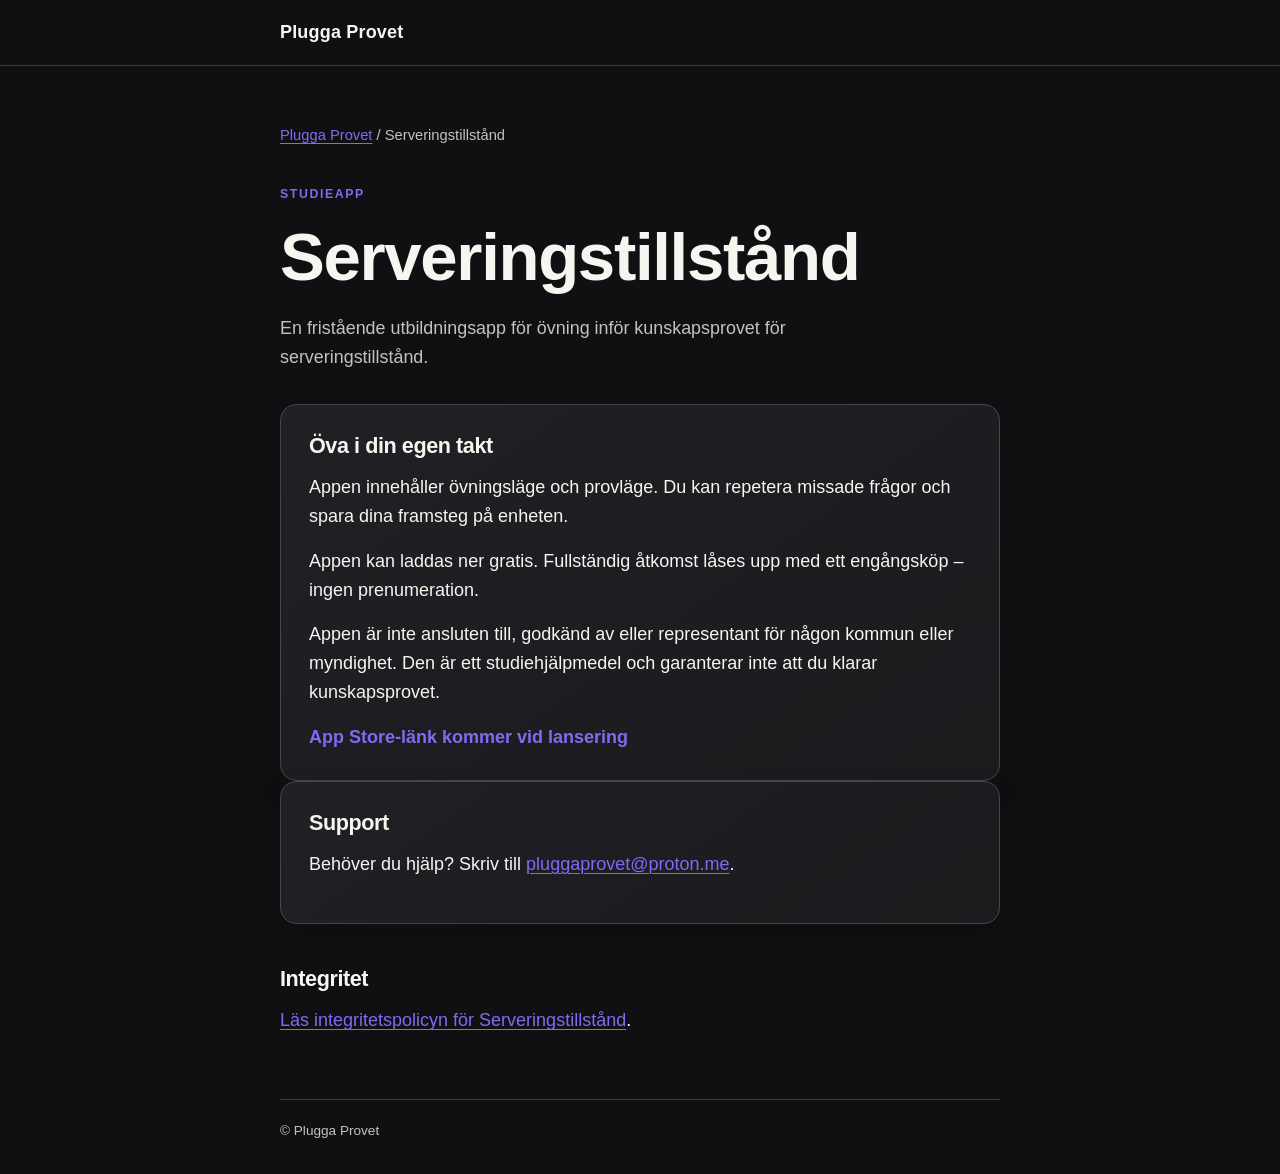
==== serveringstillstand/index.html @ b177cf54 "Add Serveringstillstand support and privacy pages" ====
<!doctype html>
<html lang="sv">
<head>
  <meta charset="utf-8">
  <meta name="viewport" content="width=device-width, initial-scale=1">
  <meta name="description" content="Support för Serveringstillstånd från Plugga Provet.">
  <title>Serveringstillstånd – Plugga Provet</title>
  <link rel="stylesheet" href="../assets/style.css">
</head>
<body>
  <a class="skip-link" href="#innehall">Hoppa till innehållet</a>
  <header class="site-header">
    <div class="container brand"><a href="../">Plugga Provet</a></div>
  </header>
  <main id="innehall" class="container">
    <nav aria-label="Brödsmulor"><a href="../">Plugga Provet</a><span aria-hidden="true"> / </span>Serveringstillstånd</nav>
    <section class="hero" aria-labelledby="sidtitel">
      <p class="eyebrow">STUDIEAPP</p>
      <h1 id="sidtitel">Serveringstillstånd</h1>
      <p class="lead">En fristående utbildningsapp för övning inför kunskapsprovet för serveringstillstånd.</p>
    </section>

    <section class="card" aria-labelledby="om-appen">
      <h2 id="om-appen">Öva i din egen takt</h2>
      <p>Appen innehåller övningsläge och provläge. Du kan repetera missade frågor och spara dina framsteg på enheten.</p>
      <p>Appen kan laddas ner gratis. Fullständig åtkomst låses upp med ett engångsköp – ingen prenumeration.</p>
      <p>Appen är inte ansluten till, godkänd av eller representant för någon kommun eller myndighet. Den är ett studiehjälpmedel och garanterar inte att du klarar kunskapsprovet.</p>
      <p class="store-placeholder">App Store-länk kommer vid lansering</p>
    </section>

    <section class="card" aria-labelledby="support">
      <h2 id="support">Support</h2>
      <p>Behöver du hjälp? Skriv till <a href="mailto:pluggaprovet@proton.me">pluggaprovet@proton.me</a>.</p>
    </section>

    <section aria-labelledby="integritet">
      <h2 id="integritet">Integritet</h2>
      <p><a href="integritet.html">Läs integritetspolicyn för Serveringstillstånd</a>.</p>
    </section>
  </main>
  <footer class="container"><p>© Plugga Provet</p></footer>
</body>
</html>
---- assets/style.css ----
:root {
  color-scheme: dark;
  --bg: #101012;
  --surface: #1b1b1e;
  --text: #f7f5ef;
  --muted: #c5c2ba;
  --accent: #7c6cf2;
  --line: #3a3a40;
  --radius: 16px;
}

* { box-sizing: border-box; }
html { background: var(--bg); }
body { margin: 0; background: var(--bg); color: var(--text); font-family: -apple-system, BlinkMacSystemFont, "Segoe UI", sans-serif; font-size: 17px; line-height: 1.6; }
a { color: var(--accent); text-decoration-thickness: 1px; text-underline-offset: 0.17em; }
a:hover { color: #b8b0ff; }
a:focus-visible { outline: 3px solid var(--accent); outline-offset: 4px; border-radius: 3px; }
.container { width: min(100% - 40px, 720px); margin: 0 auto; }
.site-header { border-bottom: 1px solid var(--line); }
.brand { padding: 18px 0; font-weight: 750; letter-spacing: 0.01em; }
.brand a { color: var(--text); text-decoration: none; }
main { padding: 38px 0 48px; }
nav { color: var(--muted); font-size: 0.92rem; margin-bottom: 28px; }
h1, h2, h3 { line-height: 1.18; letter-spacing: -0.02em; }
h1 { max-width: 16ch; font-size: clamp(2.2rem, 9vw, 4.2rem); margin: 0; }
h2 { font-size: 1.35rem; margin: 42px 0 15px; }
h3 { font-size: 1.3rem; margin: 0 0 8px; }
p { margin: 0 0 16px; }
.hero { padding: 10px 0 16px; }
.eyebrow { color: var(--accent); font-size: 0.77rem; font-weight: 800; letter-spacing: 0.13em; margin-bottom: 12px; }
.lead { max-width: 52ch; color: var(--muted); font-size: 1.12rem; margin-top: 18px; }
.card { background: linear-gradient(145deg, #202025, var(--surface)); border: 1px solid #45454e; border-radius: var(--radius); padding: 25px; box-shadow: 0 10px 26px rgb(0 0 0 / 14%); }
.app-card h3 a { text-decoration: none; }
.support { margin-top: 28px; }
.support h2, .card h2 { margin-top: 0; }
.quiet, .updated { color: var(--muted); font-size: 0.92rem; margin-top: 36px; }
.store-placeholder { color: var(--accent); font-weight: 700; margin-bottom: 0; }
.prose h1 { max-width: 22ch; }
footer { border-top: 1px solid var(--line); color: var(--muted); font-size: 0.85rem; padding: 20px 0 32px; }
footer p { margin: 0; }
.skip-link { position: fixed; left: 12px; top: -60px; z-index: 1; background: var(--accent); color: var(--text); padding: 8px 12px; font-weight: 700; }
.skip-link:focus { top: 12px; }

@media (min-width: 680px) {
  body { font-size: 18px; }
  main { padding-top: 58px; }
  .card { padding: 28px; }
}
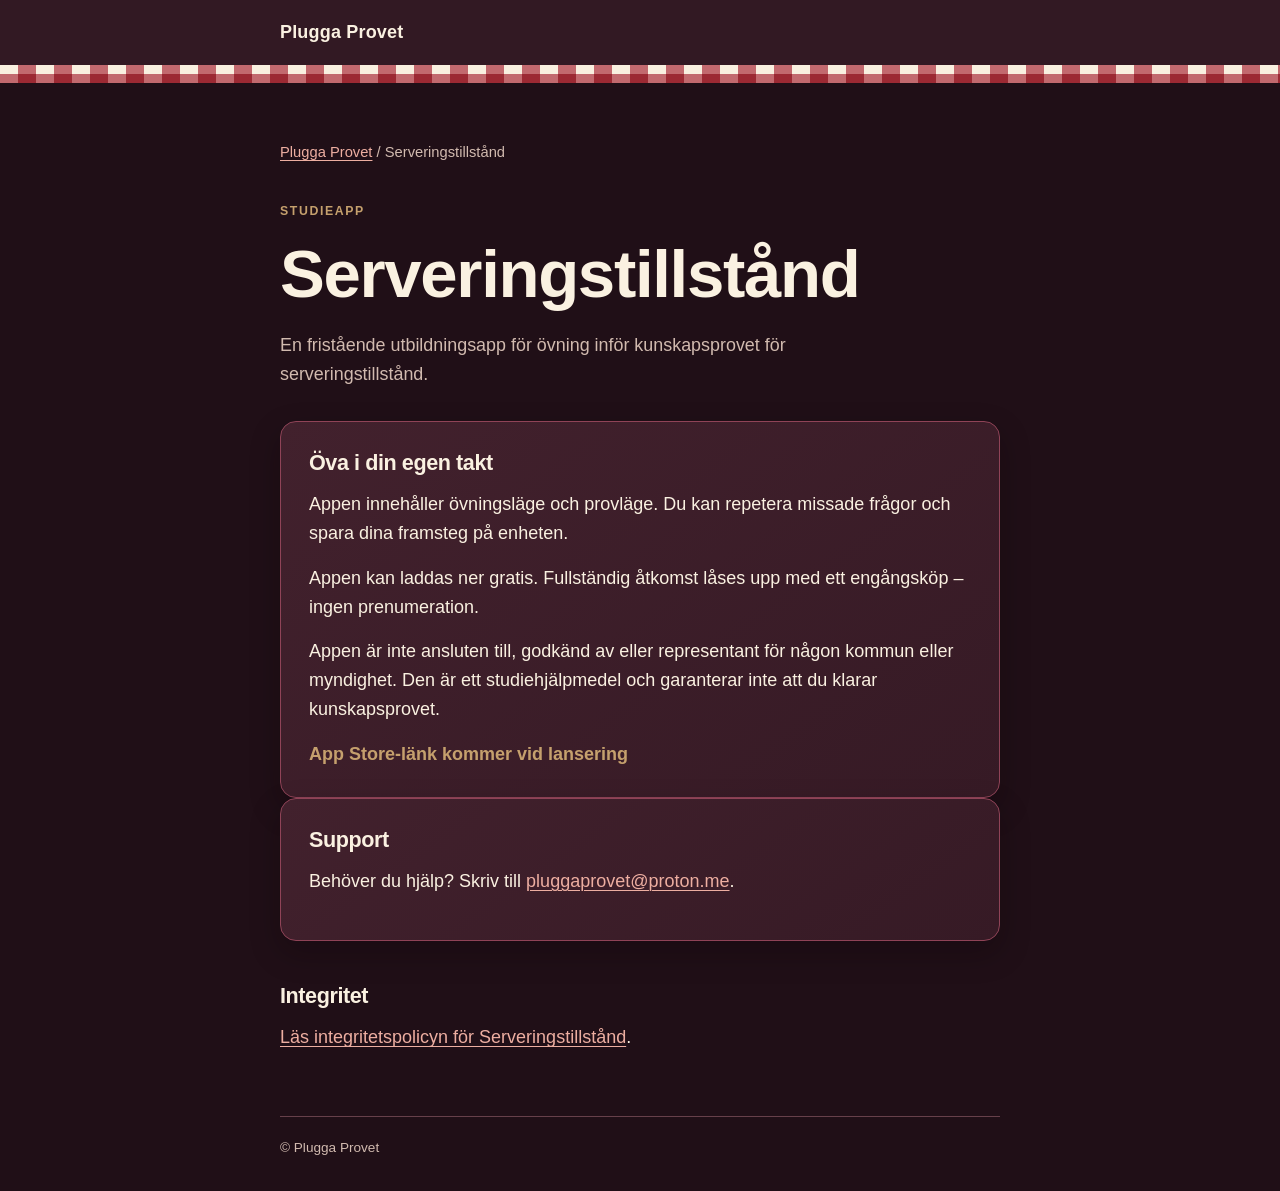
==== commit dbc4ff6c: "Match Serveringstillstand pages to app palette" ====
--- a/serveringstillstand/index.html
+++ b/serveringstillstand/index.html
@@ -6,6 +6,7 @@
   <meta name="description" content="Support för Serveringstillstånd från Plugga Provet.">
   <title>Serveringstillstånd – Plugga Provet</title>
   <link rel="stylesheet" href="../assets/style.css">
+  <link rel="stylesheet" href="style.css">
 </head>
 <body>
   <a class="skip-link" href="#innehall">Hoppa till innehållet</a>
--- a/serveringstillstand/style.css
+++ b/serveringstillstand/style.css
@@ -0,0 +1,77 @@
+:root {
+  --bg: #200f17;
+  --surface: #361a25;
+  --text: #faf1e1;
+  --muted: #d1baaf;
+  --accent: #c5a06d;
+  --line: #66404a;
+}
+
+html,
+body {
+  background: var(--bg);
+}
+
+a {
+  color: #edaea1;
+}
+
+a:hover {
+  color: var(--text);
+}
+
+a:focus-visible {
+  outline-color: #edaea1;
+}
+
+.site-header {
+  background: #321923;
+  border-bottom: 0;
+}
+
+.site-header::after {
+  content: "";
+  display: block;
+  height: 18px;
+  background-image:
+    linear-gradient(to right, #f9f0e0 0 50%, #c2696e 50% 100%),
+    linear-gradient(to right, #c2696e 0 50%, #9c2933 50% 100%);
+  background-position: 0 0, 0 9px;
+  background-repeat: repeat-x;
+  background-size: 36px 9px;
+}
+
+.brand a,
+h1,
+h2,
+h3 {
+  color: var(--text);
+}
+
+nav,
+.lead,
+.quiet,
+.updated,
+footer {
+  color: var(--muted);
+}
+
+.eyebrow,
+.store-placeholder {
+  color: var(--accent);
+}
+
+.card {
+  background: linear-gradient(145deg, #42212d, var(--surface));
+  border-color: #8f4357;
+  box-shadow: 0 12px 30px rgb(10 3 7 / 28%);
+}
+
+footer {
+  border-top-color: var(--line);
+}
+
+.skip-link {
+  background: #8f4357;
+  color: var(--text);
+}
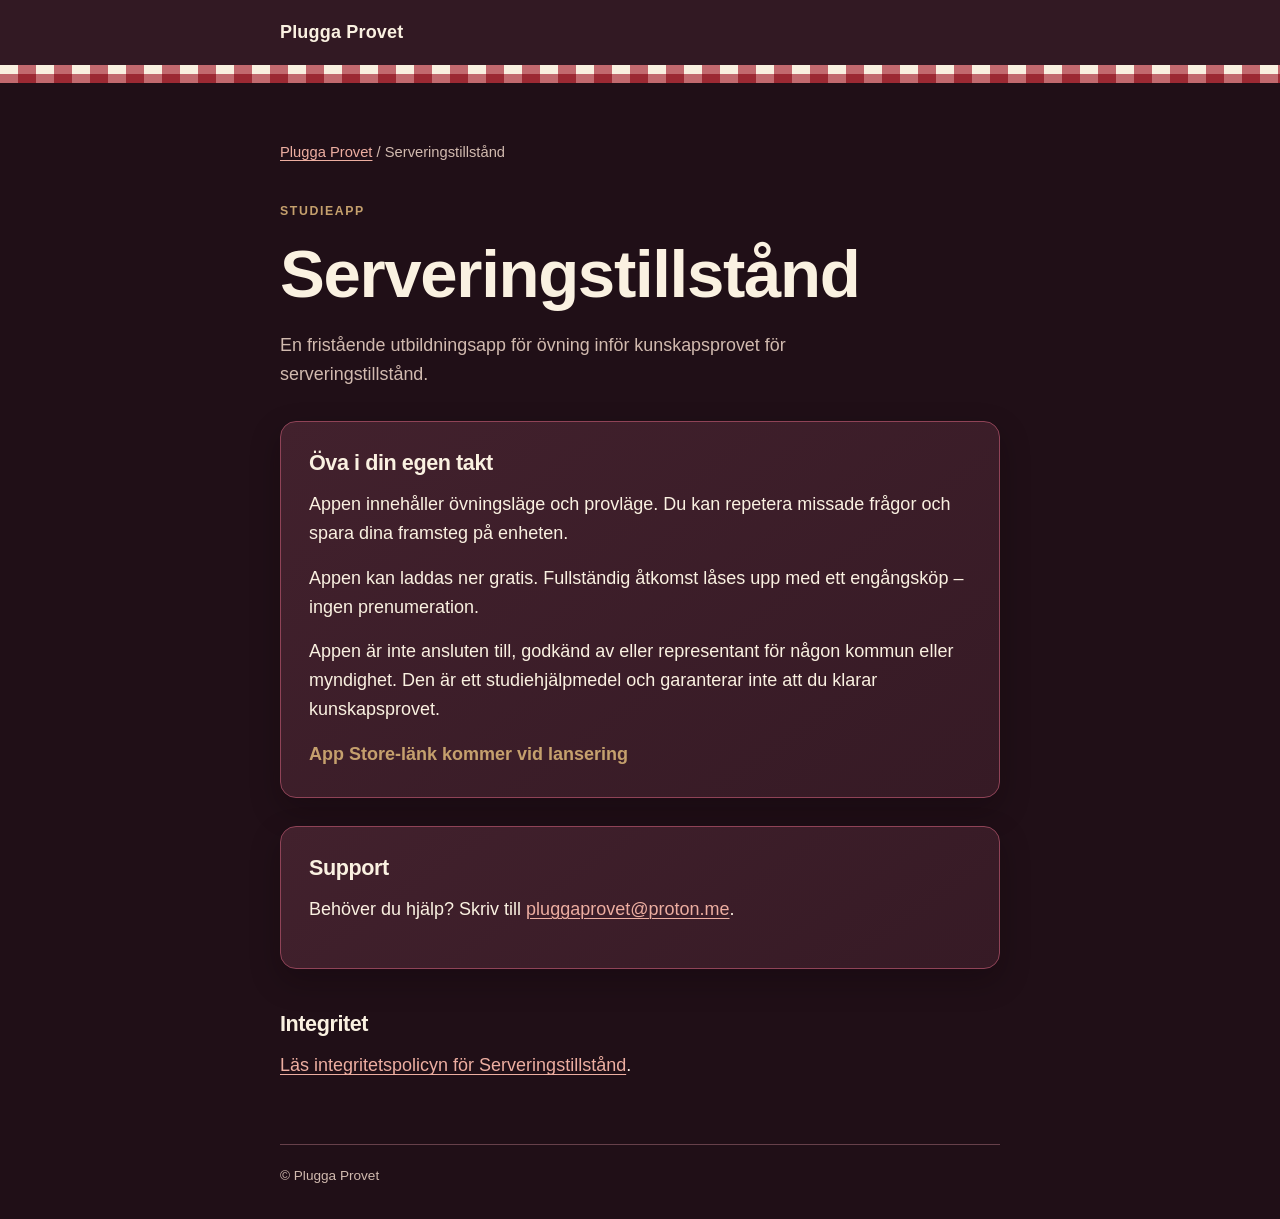
==== commit b2edc660: "Space support cards on app pages" ====
--- a/serveringstillstand/index.html
+++ b/serveringstillstand/index.html
@@ -29,7 +29,7 @@
       <p class="store-placeholder">App Store-länk kommer vid lansering</p>
     </section>
 
-    <section class="card" aria-labelledby="support">
+    <section class="card support" aria-labelledby="support">
       <h2 id="support">Support</h2>
       <p>Behöver du hjälp? Skriv till <a href="mailto:pluggaprovet@proton.me">pluggaprovet@proton.me</a>.</p>
     </section>
--- a/assets/style.css
+++ b/assets/style.css
@@ -31,6 +31,7 @@
 .lead { max-width: 52ch; color: var(--muted); font-size: 1.12rem; margin-top: 18px; }
 .card { background: linear-gradient(145deg, #202025, var(--surface)); border: 1px solid #45454e; border-radius: var(--radius); padding: 25px; box-shadow: 0 10px 26px rgb(0 0 0 / 14%); }
 .app-card h3 a { text-decoration: none; }
+.app-card + .app-card { margin-top: 20px; }
 .support { margin-top: 28px; }
 .support h2, .card h2 { margin-top: 0; }
 .quiet, .updated { color: var(--muted); font-size: 0.92rem; margin-top: 36px; }
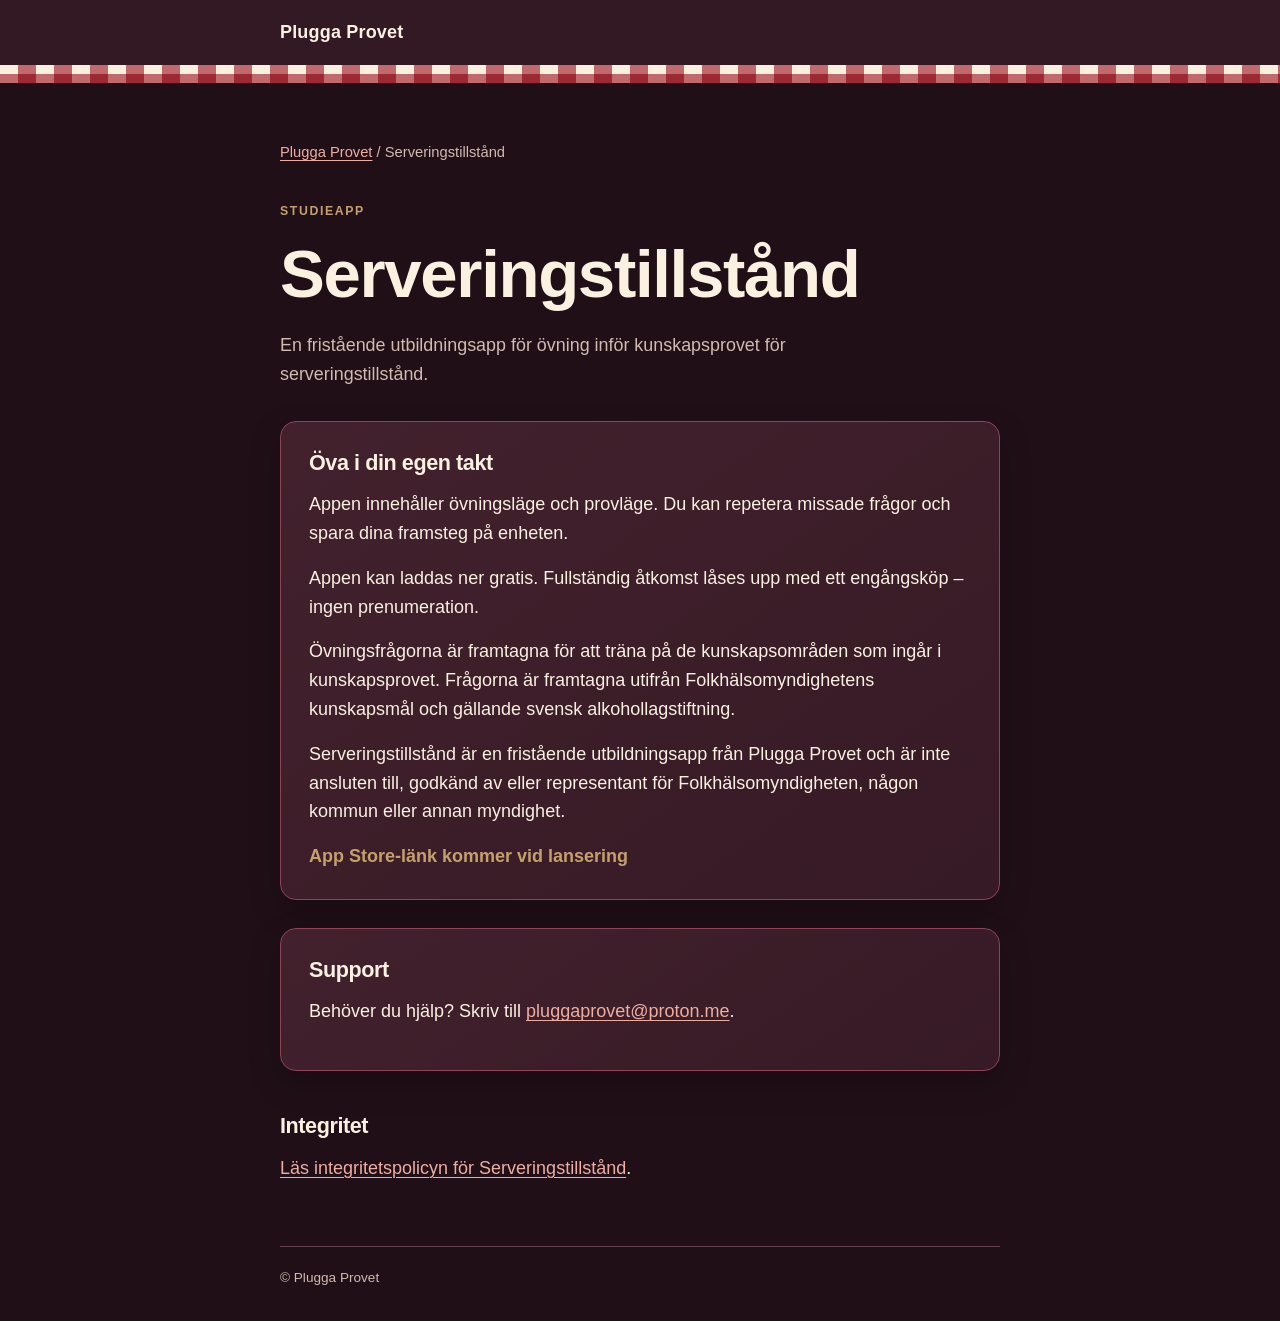
==== commit b1a002a9: "Clarify Serveringstillstand question sources" ====
--- a/serveringstillstand/index.html
+++ b/serveringstillstand/index.html
@@ -25,7 +25,8 @@
       <h2 id="om-appen">Öva i din egen takt</h2>
       <p>Appen innehåller övningsläge och provläge. Du kan repetera missade frågor och spara dina framsteg på enheten.</p>
       <p>Appen kan laddas ner gratis. Fullständig åtkomst låses upp med ett engångsköp – ingen prenumeration.</p>
-      <p>Appen är inte ansluten till, godkänd av eller representant för någon kommun eller myndighet. Den är ett studiehjälpmedel och garanterar inte att du klarar kunskapsprovet.</p>
+      <p>Övningsfrågorna är framtagna för att träna på de kunskapsområden som ingår i kunskapsprovet. Frågorna är framtagna utifrån Folkhälsomyndighetens kunskapsmål och gällande svensk alkohollagstiftning.</p>
+      <p>Serveringstillstånd är en fristående utbildningsapp från Plugga Provet och är inte ansluten till, godkänd av eller representant för Folkhälsomyndigheten, någon kommun eller annan myndighet.</p>
       <p class="store-placeholder">App Store-länk kommer vid lansering</p>
     </section>
 
